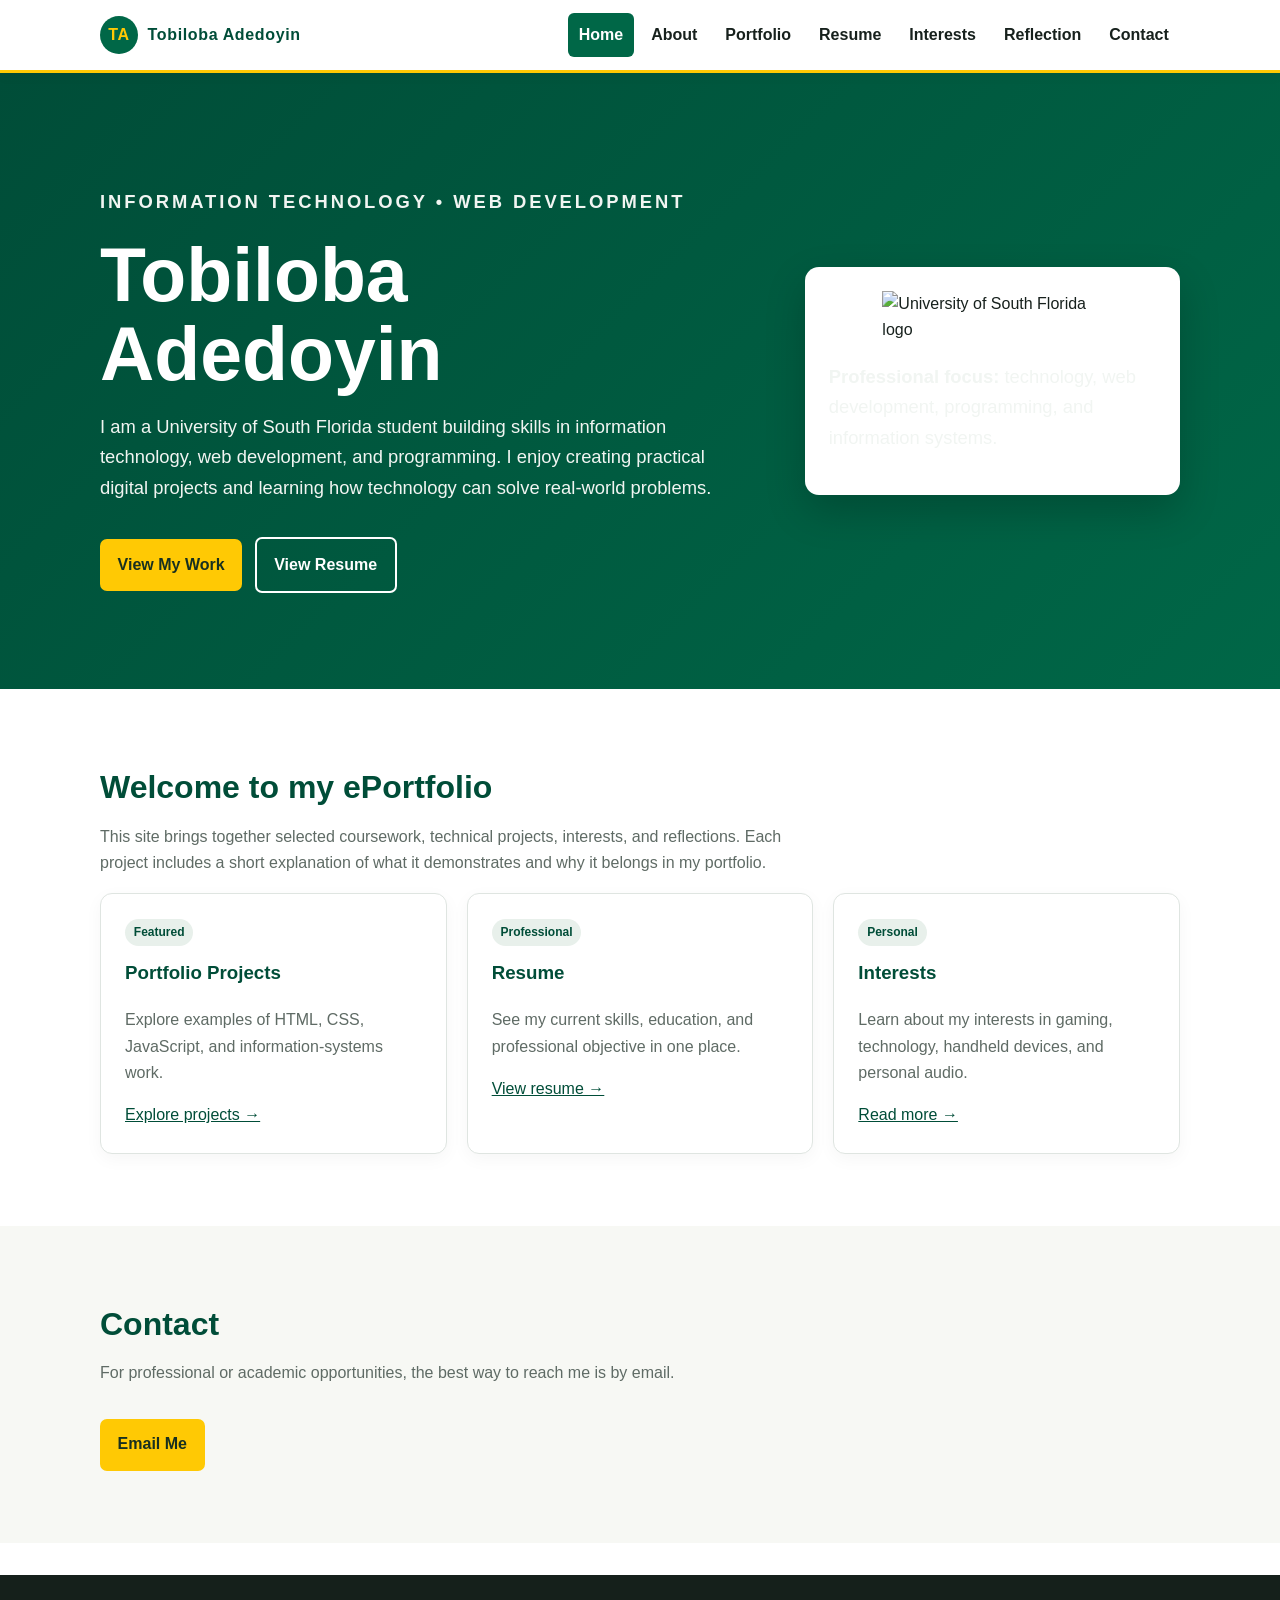
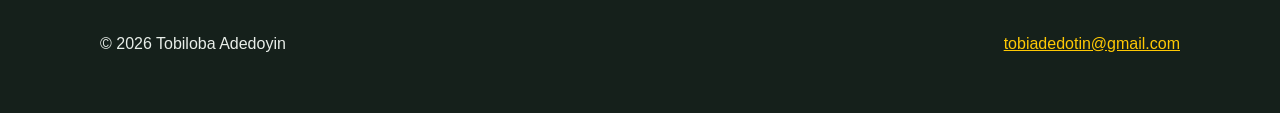
==== index.html @ c0148b47 "Add files via upload" ====
<!doctype html>
<html lang="en">
<head>
<meta charset="utf-8">
<meta name="viewport" content="width=device-width, initial-scale=1">
<meta name="description" content="Tobiloba Adedoyin's professional ePortfolio.">
<title>Home | Tobiloba Adedoyin</title>
<link rel="stylesheet" href="styles.css">
</head>
<body>
<a class="skip-link" href="#main-content">Skip to main content</a>
<header class="site-header">
  <div class="nav-wrap">
    <a class="brand" href="index.html"><span class="brand-mark" aria-hidden="true">TA</span><span>Tobiloba Adedoyin</span></a>
    <button class="nav-toggle" type="button" aria-expanded="false" aria-controls="site-nav">Menu</button>
    <nav id="site-nav" class="site-nav" aria-label="Main navigation"><a href="index.html" aria-current="page">Home</a><a href="about.html" >About</a><a href="portfolio.html" >Portfolio</a><a href="resume.html" >Resume</a><a href="interests.html" >Interests</a><a href="reflection.html" >Reflection</a><a href="contact.html" >Contact</a></nav>
  </div>
</header>
<main id="main-content">
<section class="hero">
  <div class="container hero-grid">
    <div>
      <p class="eyebrow">Information Technology • Web Development</p>
      <h1>Tobiloba Adedoyin</h1>
      <p>I am a University of South Florida student building skills in information technology, web development, and programming. I enjoy creating practical digital projects and learning how technology can solve real-world problems.</p>
      <a class="btn btn-primary" href="portfolio.html">View My Work</a>
      <a class="btn btn-secondary" href="resume.html">View Resume</a>
    </div>
    <aside class="hero-card" aria-label="University affiliation">
      <img src="assets/usf-logo.png" alt="University of South Florida logo">
      <p><strong>Professional focus:</strong> technology, web development, programming, and information systems.</p>
    </aside>
  </div>
</section>
<section class="section">
  <div class="container">
    <h2>Welcome to my ePortfolio</h2>
    <p class="section-intro">This site brings together selected coursework, technical projects, interests, and reflections. Each project includes a short explanation of what it demonstrates and why it belongs in my portfolio.</p>
    <div class="grid">
      <article class="card"><span class="tag">Featured</span><h3>Portfolio Projects</h3><p>Explore examples of HTML, CSS, JavaScript, and information-systems work.</p><a href="portfolio.html">Explore projects →</a></article>
      <article class="card"><span class="tag">Professional</span><h3>Resume</h3><p>See my current skills, education, and professional objective in one place.</p><a href="resume.html">View resume →</a></article>
      <article class="card"><span class="tag">Personal</span><h3>Interests</h3><p>Learn about my interests in gaming, technology, handheld devices, and personal audio.</p><a href="interests.html">Read more →</a></article>
    </div>
  </div>
</section>
<section class="section alt">
  <div class="container">
    <h2>Contact</h2>
    <p class="section-intro">For professional or academic opportunities, the best way to reach me is by email.</p>
    <a class="btn btn-primary" href="mailto:tobiadedotin@gmail.com">Email Me</a>
  </div>
</section>
</main>
<footer class="site-footer">
  <div class="container footer-grid">
    <p>© 2026 Tobiloba Adedoyin</p>
    <p><a href="mailto:tobiadedotin@gmail.com">tobiadedotin@gmail.com</a></p>
  </div>
</footer>
<script>
const toggle=document.querySelector('.nav-toggle');
const nav=document.querySelector('.site-nav');
if(toggle) toggle.addEventListener('click',()=>{
  const open=toggle.getAttribute('aria-expanded')==='true';
  toggle.setAttribute('aria-expanded', String(!open));
  nav.classList.toggle('open');
});
</script>
</body>
</html>
---- styles.css ----
:root{
  --green:#006747;
  --green-dark:#004d38;
  --gold:#ffc904;
  --cream:#f7f8f4;
  --ink:#17211d;
  --muted:#5f6b65;
  --white:#fff;
  --border:#dfe5e1;
  --max:1120px;
}
*{box-sizing:border-box}
html{scroll-behavior:smooth}
body{margin:0;font-family:Arial,Helvetica,sans-serif;color:var(--ink);background:var(--white);line-height:1.65}
a{color:var(--green-dark)}
a:focus-visible,button:focus-visible{outline:3px solid var(--gold);outline-offset:3px}
.skip-link{position:absolute;left:-9999px;top:auto}
.skip-link:focus{left:1rem;top:1rem;background:var(--white);padding:.75rem 1rem;z-index:9999}
.site-header{position:sticky;top:0;z-index:1000;background:rgba(255,255,255,.97);border-bottom:3px solid var(--gold);box-shadow:0 2px 12px rgba(0,0,0,.06)}
.nav-wrap{max-width:var(--max);margin:auto;padding:.8rem 1.25rem;display:flex;align-items:center;justify-content:space-between;gap:1rem}
.brand{text-decoration:none;color:var(--green-dark);font-weight:800;letter-spacing:.04em;display:flex;align-items:center;gap:.6rem}
.brand-mark{display:grid;place-items:center;width:38px;height:38px;border-radius:50%;background:var(--green);color:var(--gold);font-weight:900}
.nav-toggle{display:none;background:var(--green);color:var(--white);border:0;border-radius:7px;padding:.55rem .75rem;font-weight:700}
.site-nav{display:flex;gap:.35rem;flex-wrap:wrap;justify-content:flex-end}
.site-nav a{text-decoration:none;color:var(--ink);font-weight:700;padding:.55rem .7rem;border-radius:6px}
.site-nav a:hover,.site-nav a[aria-current="page"]{background:var(--green);color:var(--white)}
.container{max-width:var(--max);margin:auto;padding:0 1.25rem}
.hero{background:linear-gradient(135deg,var(--green-dark),var(--green));color:var(--white);padding:6rem 0}
.hero-grid{display:grid;grid-template-columns:1.4fr .8fr;gap:3rem;align-items:center}
.eyebrow{text-transform:uppercase;letter-spacing:.16em;font-size:.8rem;font-weight:800;color:var(--gold)}
.hero h1{font-size:clamp(2.5rem,6vw,4.7rem);line-height:1.05;margin:.5rem 0 1rem}
.hero p{font-size:1.15rem;max-width:700px;color:#f1f5f2}
.btn{display:inline-block;margin-top:1rem;padding:.8rem 1.1rem;border-radius:7px;text-decoration:none;font-weight:800}
.btn-primary{background:var(--gold);color:#183020}
.btn-secondary{border:2px solid var(--white);color:var(--white);margin-left:.5rem}
.hero-card{background:var(--white);color:var(--ink);padding:1.5rem;border-radius:14px;box-shadow:0 16px 40px rgba(0,0,0,.2)}
.hero-card img{display:block;max-width:220px;width:100%;height:auto;margin:auto}
.section{padding:4.5rem 0}
.section.alt{background:var(--cream)}
.section h2{font-size:2rem;color:var(--green-dark);margin:0 0 .6rem}
.section-intro{max-width:720px;color:var(--muted);margin-top:0}
.grid{display:grid;grid-template-columns:repeat(3,1fr);gap:1.25rem}
.card{border:1px solid var(--border);border-radius:12px;padding:1.5rem;background:var(--white);box-shadow:0 5px 18px rgba(0,0,0,.04)}
.card h3{margin-top:0;color:var(--green-dark)}
.card .tag{display:inline-block;font-size:.75rem;font-weight:800;background:#e8f0eb;color:var(--green-dark);padding:.25rem .55rem;border-radius:999px;margin-bottom:.7rem}
.card p{color:var(--muted)}
.page-hero{background:var(--cream);padding:3.5rem 0;border-bottom:1px solid var(--border)}
.page-hero h1{font-size:3rem;color:var(--green-dark);margin:0 0 .5rem}
.prose{max-width:820px}
.prose h2{margin-top:2.5rem}
.list{padding-left:1.25rem}
.resume-grid{display:grid;grid-template-columns:1fr 1fr;gap:1.5rem}
.meta{color:var(--muted);font-size:.95rem}
.project-actions{margin-top:1rem}
.site-footer{background:#15201b;color:#e8eee9;padding:2.5rem 0;margin-top:2rem}
.site-footer a{color:var(--gold)}
.footer-grid{display:flex;justify-content:space-between;gap:1rem;flex-wrap:wrap}
.contact-box{border-left:5px solid var(--gold);background:var(--cream);padding:1.5rem;border-radius:8px}
small.note{display:block;color:var(--muted);margin-top:.75rem}
@media(max-width:850px){
  .nav-toggle{display:block}
  .site-nav{display:none;width:100%;padding-top:.5rem}
  .site-nav.open{display:flex;flex-direction:column}
  .nav-wrap{flex-wrap:wrap}
  .hero-grid,.resume-grid{grid-template-columns:1fr}
  .grid{grid-template-columns:1fr}
  .hero{padding:4rem 0}
  .hero-card{max-width:420px}
  .btn-secondary{margin-left:0}
}
@media(prefers-reduced-motion:reduce){
  html{scroll-behavior:auto}
}
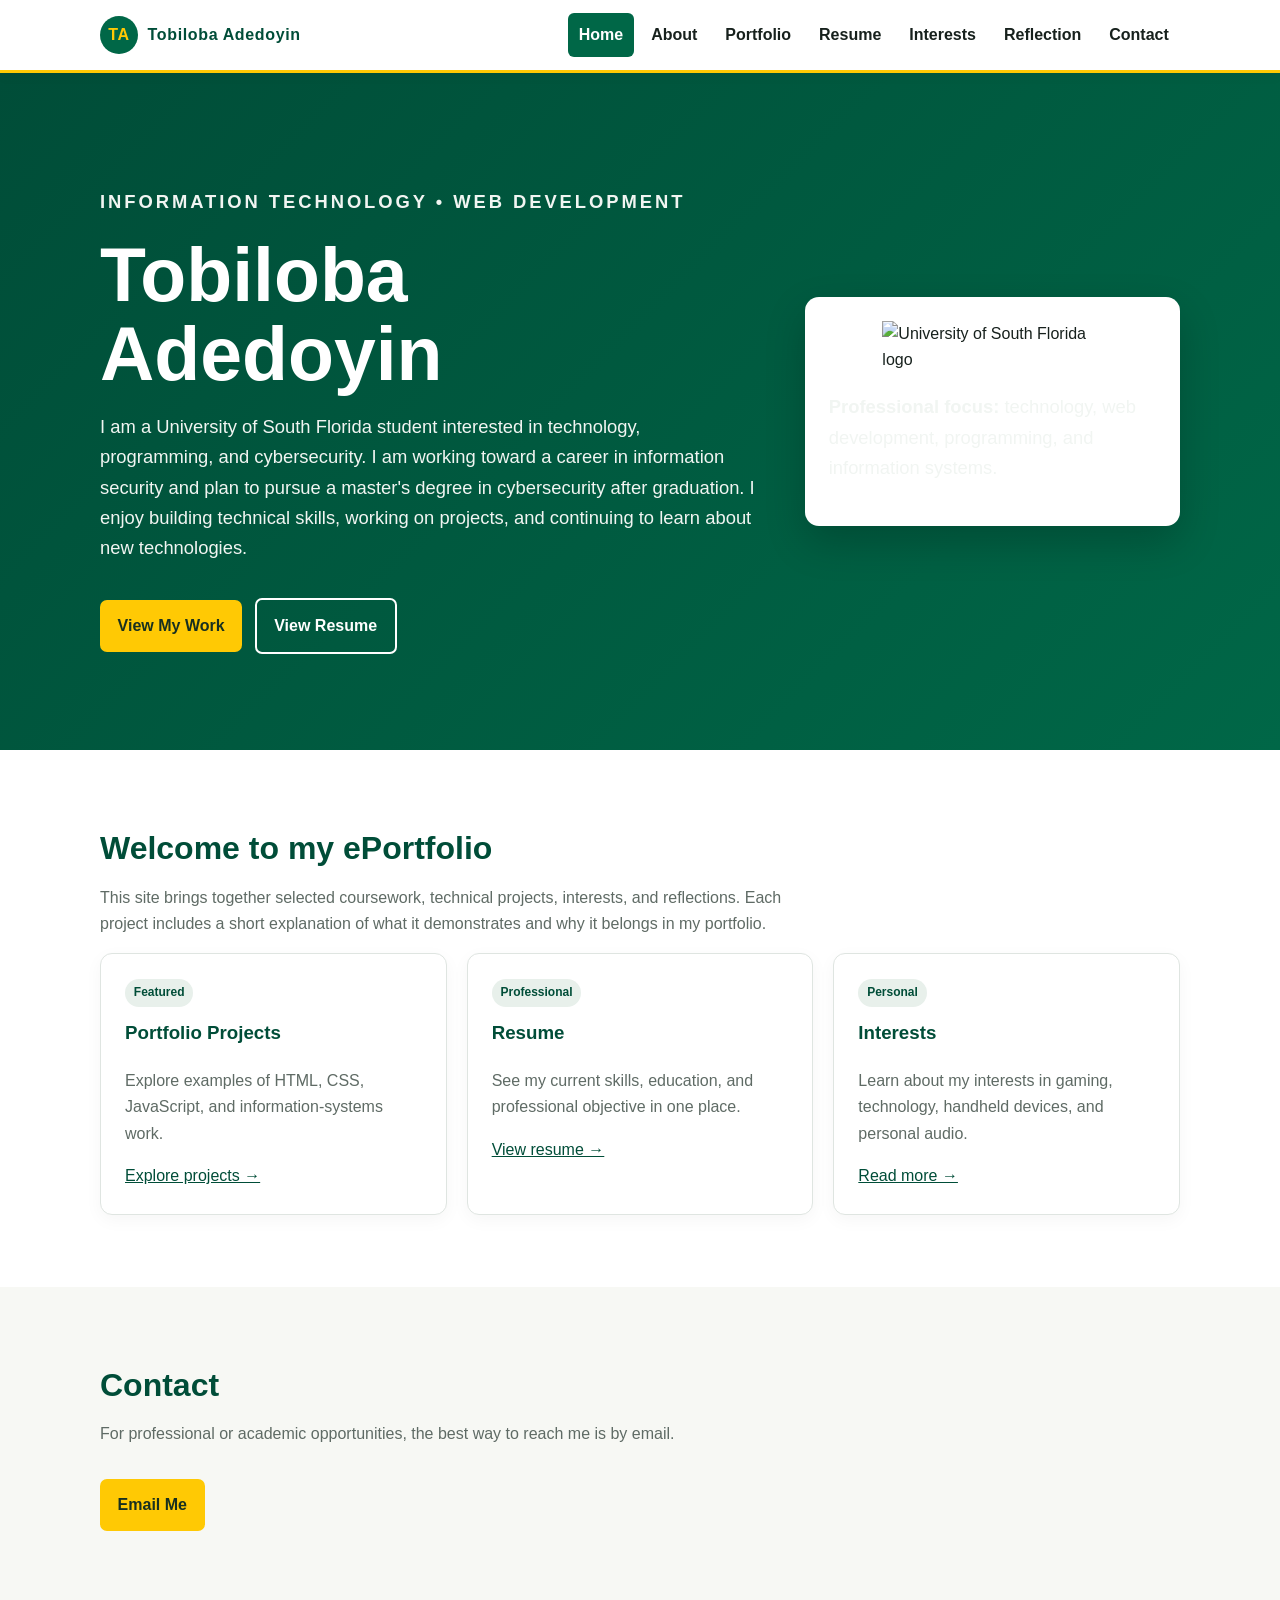
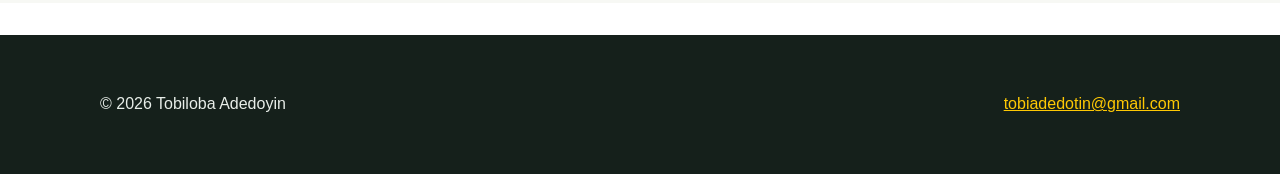
==== commit ac50a844: "Add files via upload" ====
--- a/index.html
+++ b/index.html
@@ -22,7 +22,7 @@
     <div>
       <p class="eyebrow">Information Technology • Web Development</p>
       <h1>Tobiloba Adedoyin</h1>
-      <p>I am a University of South Florida student building skills in information technology, web development, and programming. I enjoy creating practical digital projects and learning how technology can solve real-world problems.</p>
+      <p>I am a University of South Florida student interested in technology, programming, and cybersecurity. I am working toward a career in information security and plan to pursue a master's degree in cybersecurity after graduation. I enjoy building technical skills, working on projects, and continuing to learn about new technologies.</p>
       <a class="btn btn-primary" href="portfolio.html">View My Work</a>
       <a class="btn btn-secondary" href="resume.html">View Resume</a>
     </div>
--- a/styles.css
+++ b/styles.css
@@ -72,3 +72,8 @@
 @media(prefers-reduced-motion:reduce){
   html{scroll-behavior:auto}
 }
+
+
+.video-card { margin: 1rem 0 1.25rem; }
+.video-card video { display:block; width:100%; max-width:900px; height:auto; border-radius:12px; }
+.citation { font-size:0.95rem; }
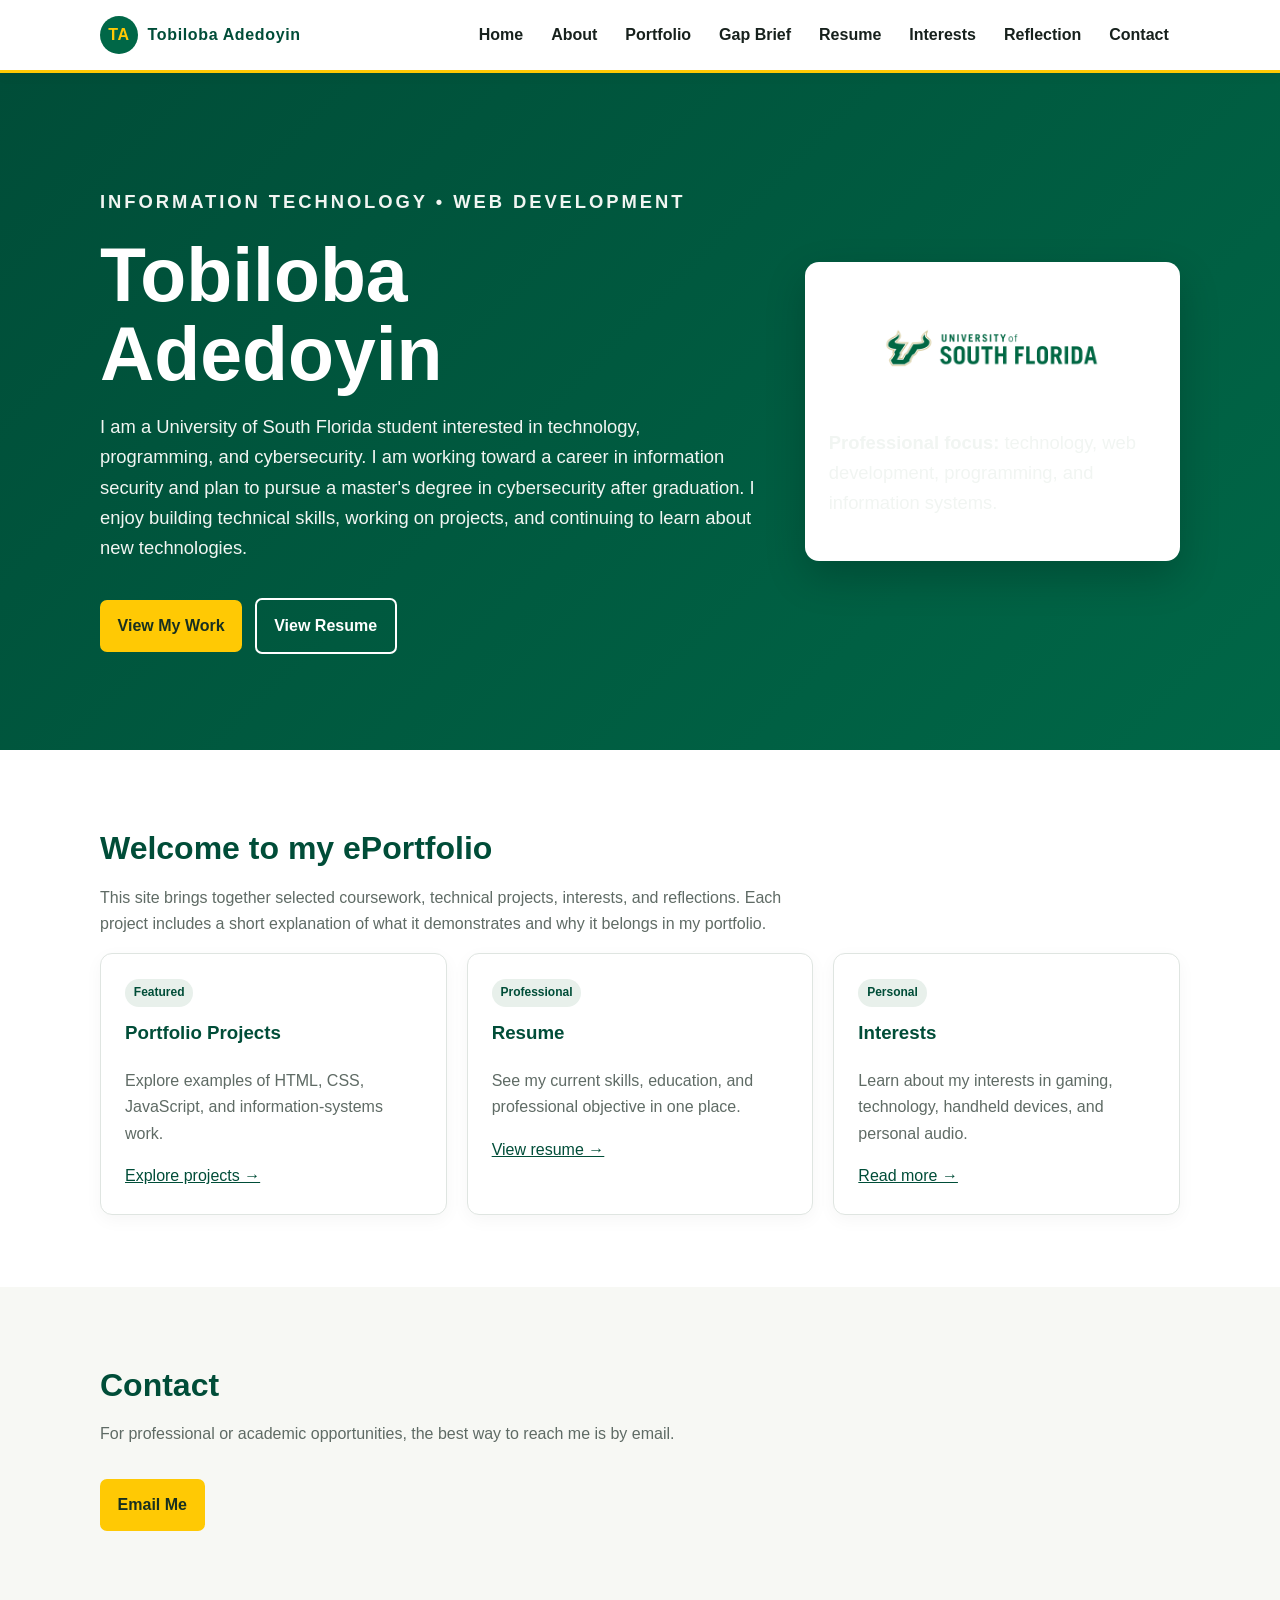
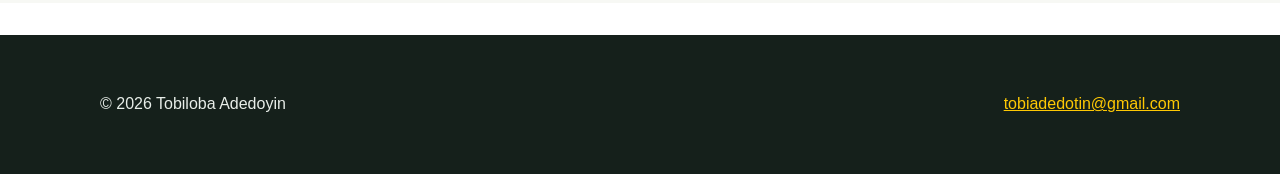
==== commit 3def9dae: "added Gap Brief Added ga brief page and menu button" ====
--- a/index.html
+++ b/index.html
@@ -13,8 +13,16 @@
   <div class="nav-wrap">
     <a class="brand" href="index.html"><span class="brand-mark" aria-hidden="true">TA</span><span>Tobiloba Adedoyin</span></a>
     <button class="nav-toggle" type="button" aria-expanded="false" aria-controls="site-nav">Menu</button>
-    <nav id="site-nav" class="site-nav" aria-label="Main navigation"><a href="index.html" aria-current="page">Home</a><a href="about.html" >About</a><a href="portfolio.html" >Portfolio</a><a href="resume.html" >Resume</a><a href="interests.html" >Interests</a><a href="reflection.html" >Reflection</a><a href="contact.html" >Contact</a></nav>
-  </div>
+<nav id="site-nav" class="site-nav" aria-label="Main navigation">
+  <a href="index.html">Home</a>
+  <a href="about.html">About</a>
+  <a href="portfolio.html">Portfolio</a>
+  <a href="gap-brief.html">Gap Brief</a>
+  <a href="resume.html">Resume</a>
+  <a href="interests.html">Interests</a>
+  <a href="reflection.html">Reflection</a>
+  <a href="contact.html">Contact</a>
+</nav>  </div>
 </header>
 <main id="main-content">
 <section class="hero">
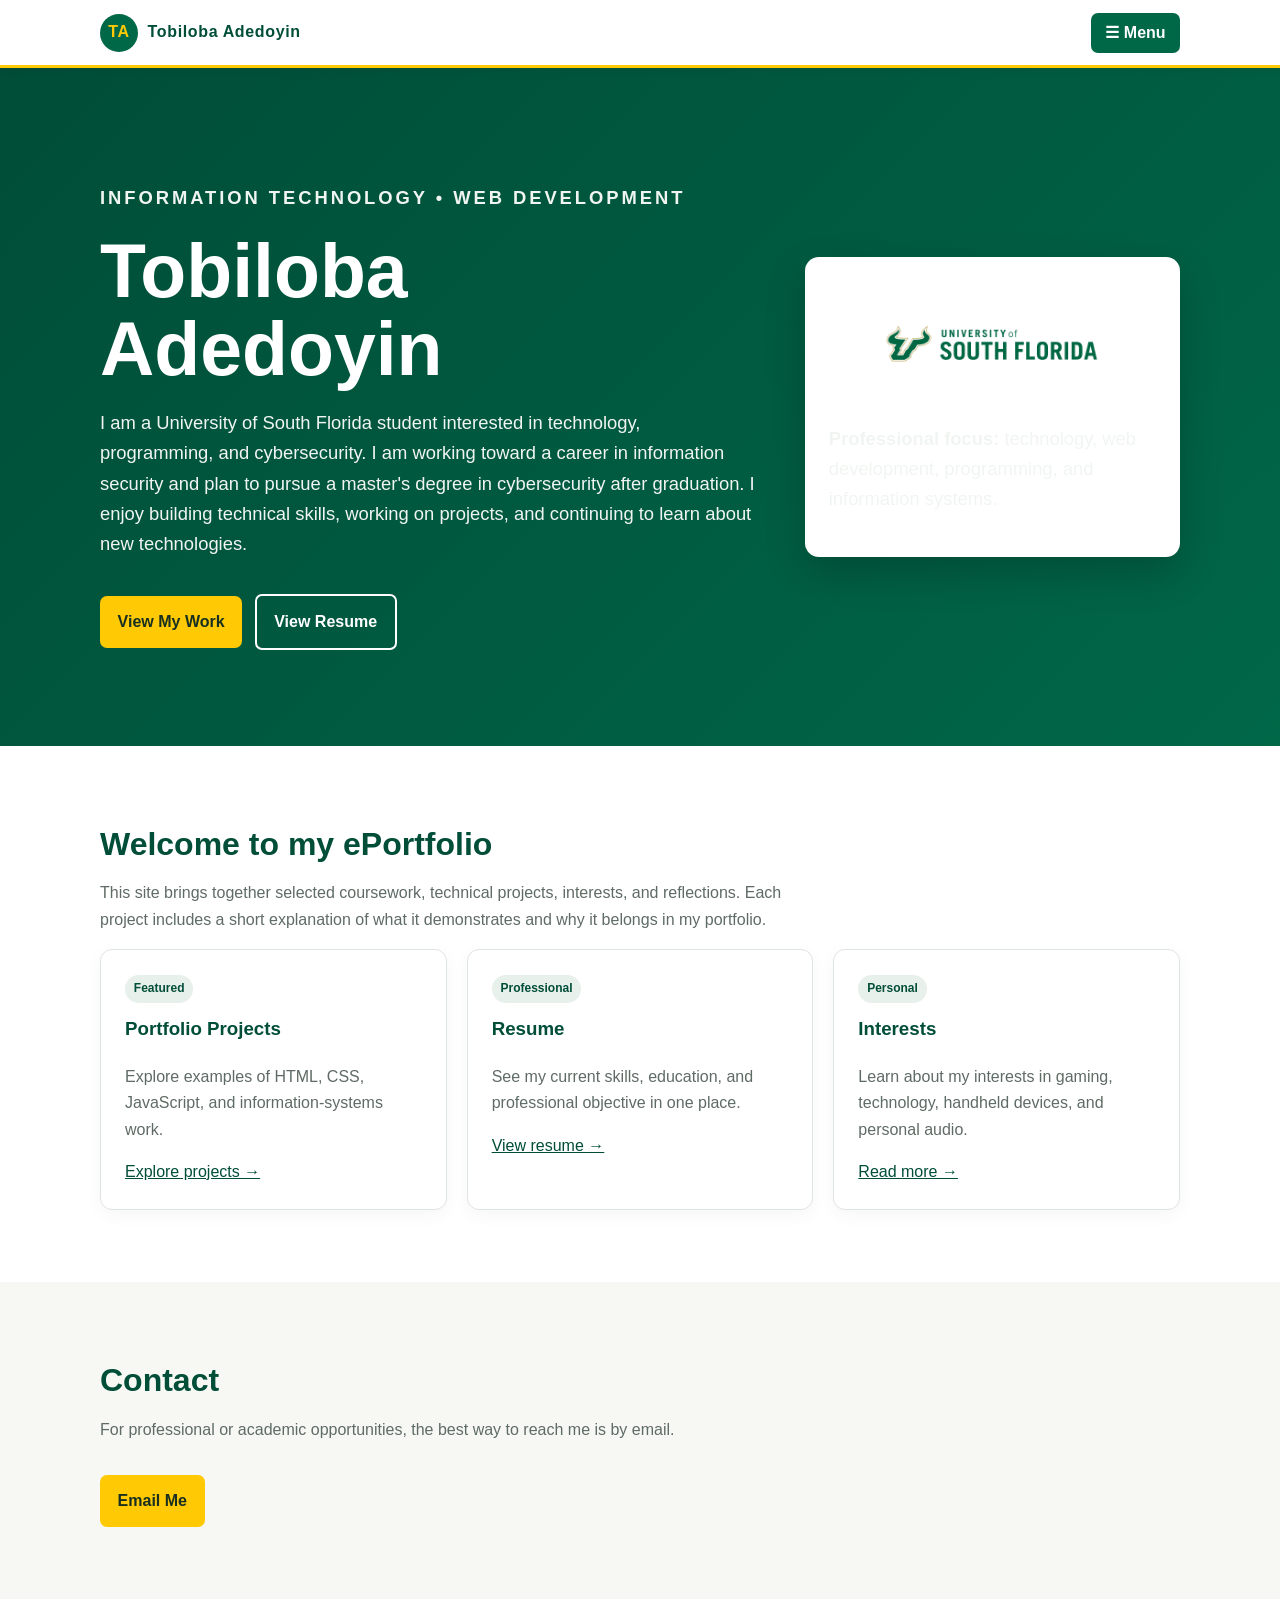
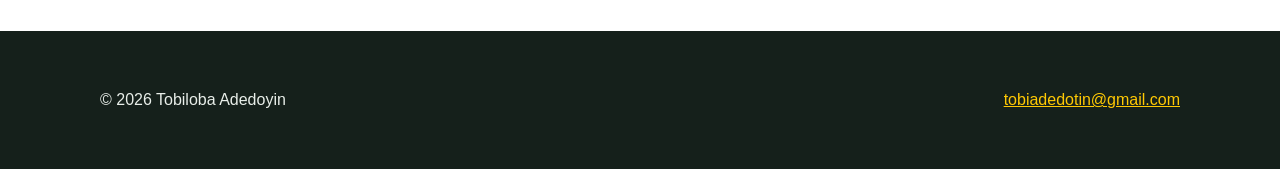
==== commit 3f4da407: "Menu Adde modules 4 and future modules, will also adding a menu button" ====
--- a/index.html
+++ b/index.html
@@ -12,17 +12,9 @@
 <header class="site-header">
   <div class="nav-wrap">
     <a class="brand" href="index.html"><span class="brand-mark" aria-hidden="true">TA</span><span>Tobiloba Adedoyin</span></a>
-    <button class="nav-toggle" type="button" aria-expanded="false" aria-controls="site-nav">Menu</button>
-<nav id="site-nav" class="site-nav" aria-label="Main navigation">
-  <a href="index.html">Home</a>
-  <a href="about.html">About</a>
-  <a href="portfolio.html">Portfolio</a>
-  <a href="gap-brief.html">Gap Brief</a>
-  <a href="resume.html">Resume</a>
-  <a href="interests.html">Interests</a>
-  <a href="reflection.html">Reflection</a>
-  <a href="contact.html">Contact</a>
-</nav>  </div>
+    <button class="nav-toggle" type="button" aria-expanded="false" aria-controls="site-nav">☰ Menu</button>
+<nav id="site-nav" class="site-nav" aria-label="Main navigation"></nav>  
+</div>
 </header>
 <main id="main-content">
 <section class="hero">
@@ -65,14 +57,6 @@
     <p><a href="mailto:tobiadedotin@gmail.com">tobiadedotin@gmail.com</a></p>
   </div>
 </footer>
-<script>
-const toggle=document.querySelector('.nav-toggle');
-const nav=document.querySelector('.site-nav');
-if(toggle) toggle.addEventListener('click',()=>{
-  const open=toggle.getAttribute('aria-expanded')==='true';
-  toggle.setAttribute('aria-expanded', String(!open));
-  nav.classList.toggle('open');
-});
-</script>
+<script src="nav.js" defer></script>
 </body>
 </html>
--- a/styles.css
+++ b/styles.css
@@ -18,12 +18,14 @@
 .skip-link{position:absolute;left:-9999px;top:auto}
 .skip-link:focus{left:1rem;top:1rem;background:var(--white);padding:.75rem 1rem;z-index:9999}
 .site-header{position:sticky;top:0;z-index:1000;background:rgba(255,255,255,.97);border-bottom:3px solid var(--gold);box-shadow:0 2px 12px rgba(0,0,0,.06)}
-.nav-wrap{max-width:var(--max);margin:auto;padding:.8rem 1.25rem;display:flex;align-items:center;justify-content:space-between;gap:1rem}
+.nav-wrap{max-width:var(--max);margin:auto;padding:.8rem 1.25rem;display:flex;align-items:center;justify-content:space-between;gap:1rem;position:relative}
 .brand{text-decoration:none;color:var(--green-dark);font-weight:800;letter-spacing:.04em;display:flex;align-items:center;gap:.6rem}
 .brand-mark{display:grid;place-items:center;width:38px;height:38px;border-radius:50%;background:var(--green);color:var(--gold);font-weight:900}
-.nav-toggle{display:none;background:var(--green);color:var(--white);border:0;border-radius:7px;padding:.55rem .75rem;font-weight:700}
-.site-nav{display:flex;gap:.35rem;flex-wrap:wrap;justify-content:flex-end}
-.site-nav a{text-decoration:none;color:var(--ink);font-weight:700;padding:.55rem .7rem;border-radius:6px}
+.nav-toggle{display:inline-flex;align-items:center;gap:.45rem;background:var(--green);color:var(--white);border:0;border-radius:7px;padding:.65rem .9rem;font-weight:700;font-size:1rem;cursor:pointer}
+.nav-toggle:hover{background:var(--green-dark)}
+.site-nav{display:none;position:absolute;top:calc(100% + .25rem);right:1.25rem;z-index:1100;min-width:210px;max-height:70vh;overflow-y:auto;flex-direction:column;gap:.2rem;padding:.55rem;background:var(--white);border:1px solid var(--border);border-radius:10px;box-shadow:0 8px 24px rgba(0,0,0,.16)}
+.site-nav.open{display:flex}
+.site-nav a{text-decoration:none;color:var(--ink);font-weight:700;padding:.65rem .75rem;border-radius:6px}
 .site-nav a:hover,.site-nav a[aria-current="page"]{background:var(--green);color:var(--white)}
 .container{max-width:var(--max);margin:auto;padding:0 1.25rem}
 .hero{background:linear-gradient(135deg,var(--green-dark),var(--green));color:var(--white);padding:6rem 0}
@@ -59,10 +61,7 @@
 .contact-box{border-left:5px solid var(--gold);background:var(--cream);padding:1.5rem;border-radius:8px}
 small.note{display:block;color:var(--muted);margin-top:.75rem}
 @media(max-width:850px){
-  .nav-toggle{display:block}
-  .site-nav{display:none;width:100%;padding-top:.5rem}
-  .site-nav.open{display:flex;flex-direction:column}
-  .nav-wrap{flex-wrap:wrap}
+  .nav-wrap{flex-wrap:nowrap}
   .hero-grid,.resume-grid{grid-template-columns:1fr}
   .grid{grid-template-columns:1fr}
   .hero{padding:4rem 0}
@@ -77,3 +76,20 @@
 .video-card { margin: 1rem 0 1.25rem; }
 .video-card video { display:block; width:100%; max-width:900px; height:auto; border-radius:12px; }
 .citation { font-size:0.95rem; }
+
+
+/* Coursework modules */
+.module-grid{display:grid;grid-template-columns:repeat(2,minmax(0,1fr));gap:1.25rem}
+.module-card{border:1px solid var(--border);border-radius:12px;padding:1.5rem;background:var(--white);box-shadow:0 5px 18px rgba(0,0,0,.04)}
+.module-card h2,.module-card h3{color:var(--green-dark);margin-top:.25rem}
+.module-status{display:inline-block;background:#e8f0eb;color:var(--green-dark);font-size:.78rem;font-weight:800;padding:.2rem .55rem;border-radius:999px}
+.table-scroll{overflow-x:auto;margin:1rem 0 2rem;border:1px solid var(--border);border-radius:8px}
+.data-table{width:100%;border-collapse:collapse;min-width:650px;background:var(--white)}
+.data-table th,.data-table td{padding:.8rem;text-align:left;vertical-align:top;border-bottom:1px solid var(--border)}
+.data-table th{background:#e8f0eb;color:var(--green-dark)}
+.data-table tr:last-child td{border-bottom:0}
+.module-content h2{color:var(--green-dark);margin-top:2.5rem}
+.module-content h3{margin-top:1.5rem}
+.module-actions{display:flex;gap:.75rem;flex-wrap:wrap;margin-top:1.5rem}
+.module-actions a{display:inline-block;padding:.65rem .9rem;border:1px solid var(--green);border-radius:7px;text-decoration:none;font-weight:700}
+@media(max-width:700px){.module-grid{grid-template-columns:1fr}.page-hero h1{font-size:2.35rem}}
